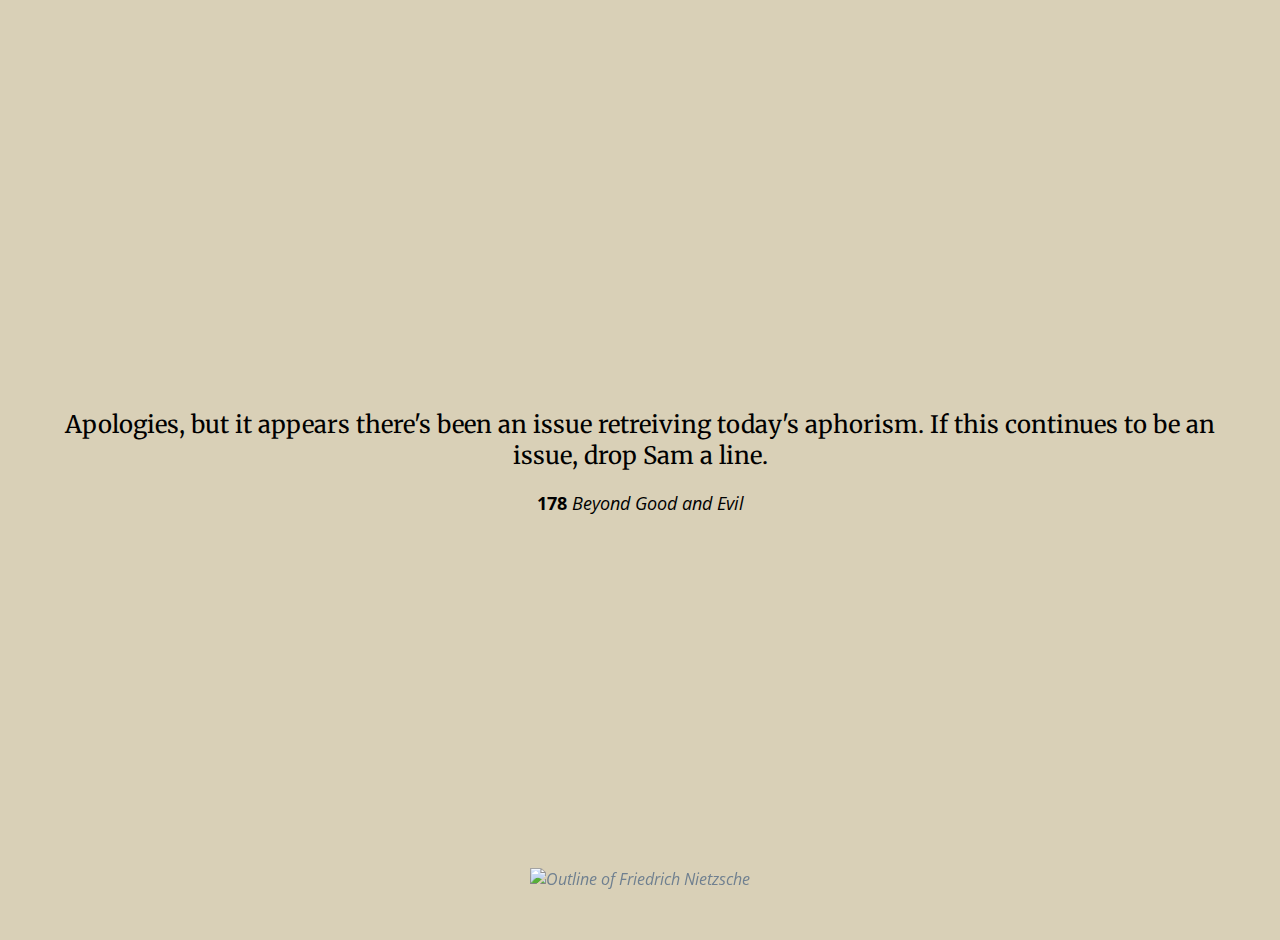
==== website/index.html @ fa8900bf "initial fe implementation. thanks claude for the help" ====
<!DOCTYPE html>
<html>
<head>
  <meta charset="UTF-8">
  <meta name="viewport" content="width=device-width, initial-scale=1.0">
  <title>Aphorism a Day</title>
  <link rel="icon" type="image/png" href="icon.png">

  <!-- fonts -->
  <link rel="preconnect" href="https://fonts.googleapis.com">
  <link rel="preconnect" href="https://fonts.gstatic.com" crossorigin>
  <link href="https://fonts.googleapis.com/css2?family=Merriweather:wght@300;400;700&family=Open+Sans:ital,wght@0,300..800;1,300..800&display=swap" rel="stylesheet">

  <link rel="stylesheet" href="styles.css">
</head>
<body>
  <div class="container">
    <blockquote class="aphorism">
    </blockquote>
    <div class="meta">
      <span class="number"></span>
      <cite class="work"><a class="work-link"></a></cite>
    </div>
  </div>
  <nav class="navbar">
    <a href="about.html" class="nav-link"><img src="logo.svg", alt="Outline of Friedrich Nietzsche"/></a>
  </nav>
  <script src="aphorism-provider.js"></script>
</body>
</html>
---- website/styles.css ----
body {
    background-color: #d9d0b7;
    color: #000000;
    font-family: 'Open Sans', sans-serif;
    margin: 0;
    padding: 0;
  }
  
  body a {
    text-decoration: none;
    font-style: italic; 
    color: slategray
  }

  body a :visited {
    color: lightgray;
  }
  .container {
    display: flex;
    flex-direction: column;
    justify-content: center;
    align-items: center;
    min-height: 100vh;
    text-align: center;
    padding: 20px;
  }
  
  .aphorism {
    font-size: 24px;
    margin-bottom: 20px;
    font-family: 'Merriweather', serif;
  }
  
  .meta {
    font-size: 18px;
    font-family: 'Open Sans', sans-serif;
    margin-bottom: 40px;
  }
  
  .number {
    font-weight: bold;
  }
  
  .work {
    font-style: italic;
  }
  
  .navbar {
    position: fixed;
    bottom: 0;
    left: 0;
    right: 0;
    padding: 10px;
    text-align: center;
  }
 
  .nav-link img {
    height: 30px;
    width: auto;
    text-decoration: none;
    transition: color 0.3s ease;
  }
  
  .nav-link img:hover {
    filter: grayscale(20)
  }
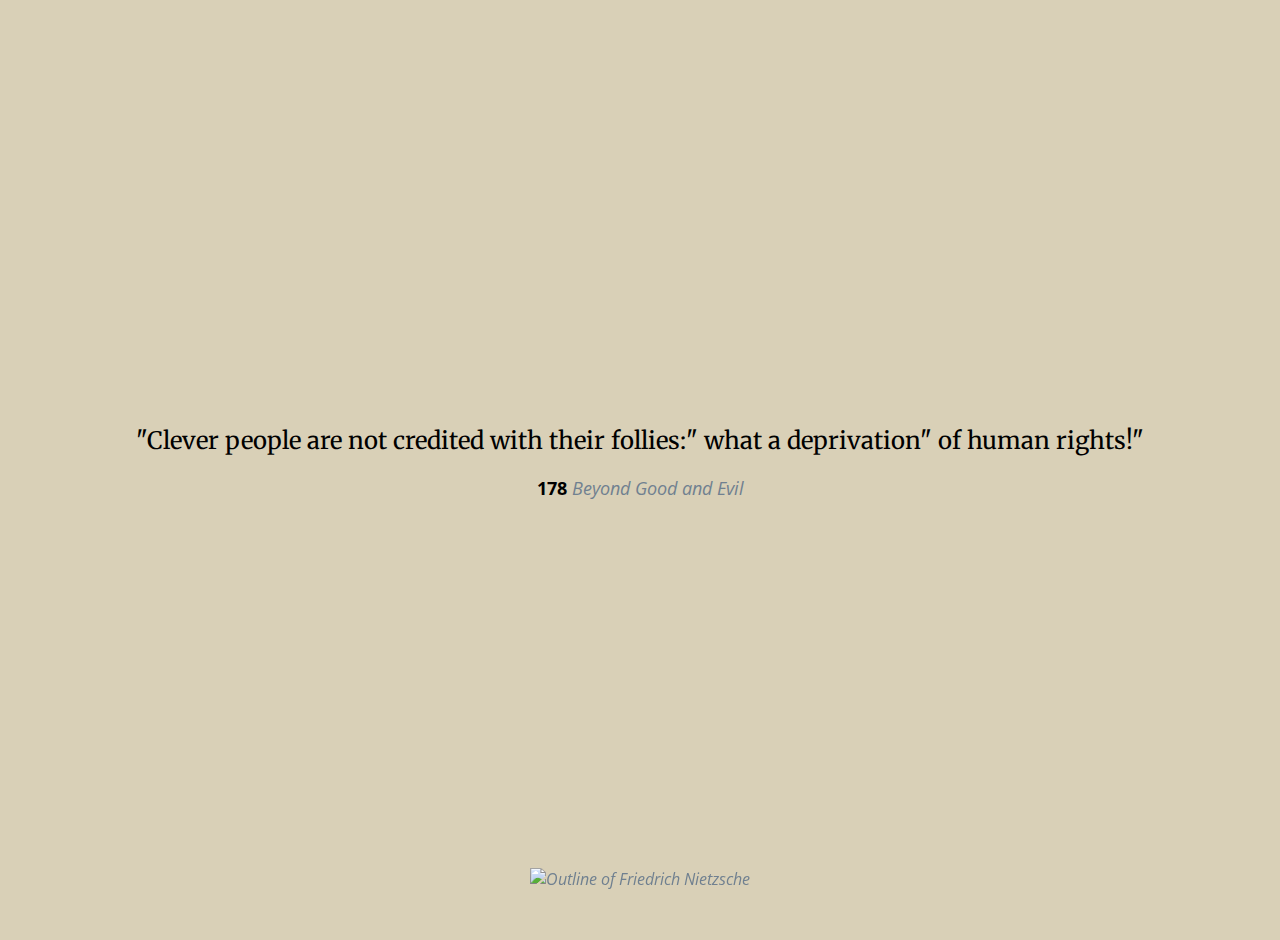
==== commit 33d2e3f9: "load all of good and evil into the db" ====
--- a/website/index.html
+++ b/website/index.html
@@ -19,7 +19,7 @@
     </blockquote>
     <div class="meta">
       <span class="number"></span>
-      <cite class="work"><a class="work-link"></a></cite>
+      <a class="work-link"><cite class="work"></cite></a>
     </div>
   </div>
   <nav class="navbar">
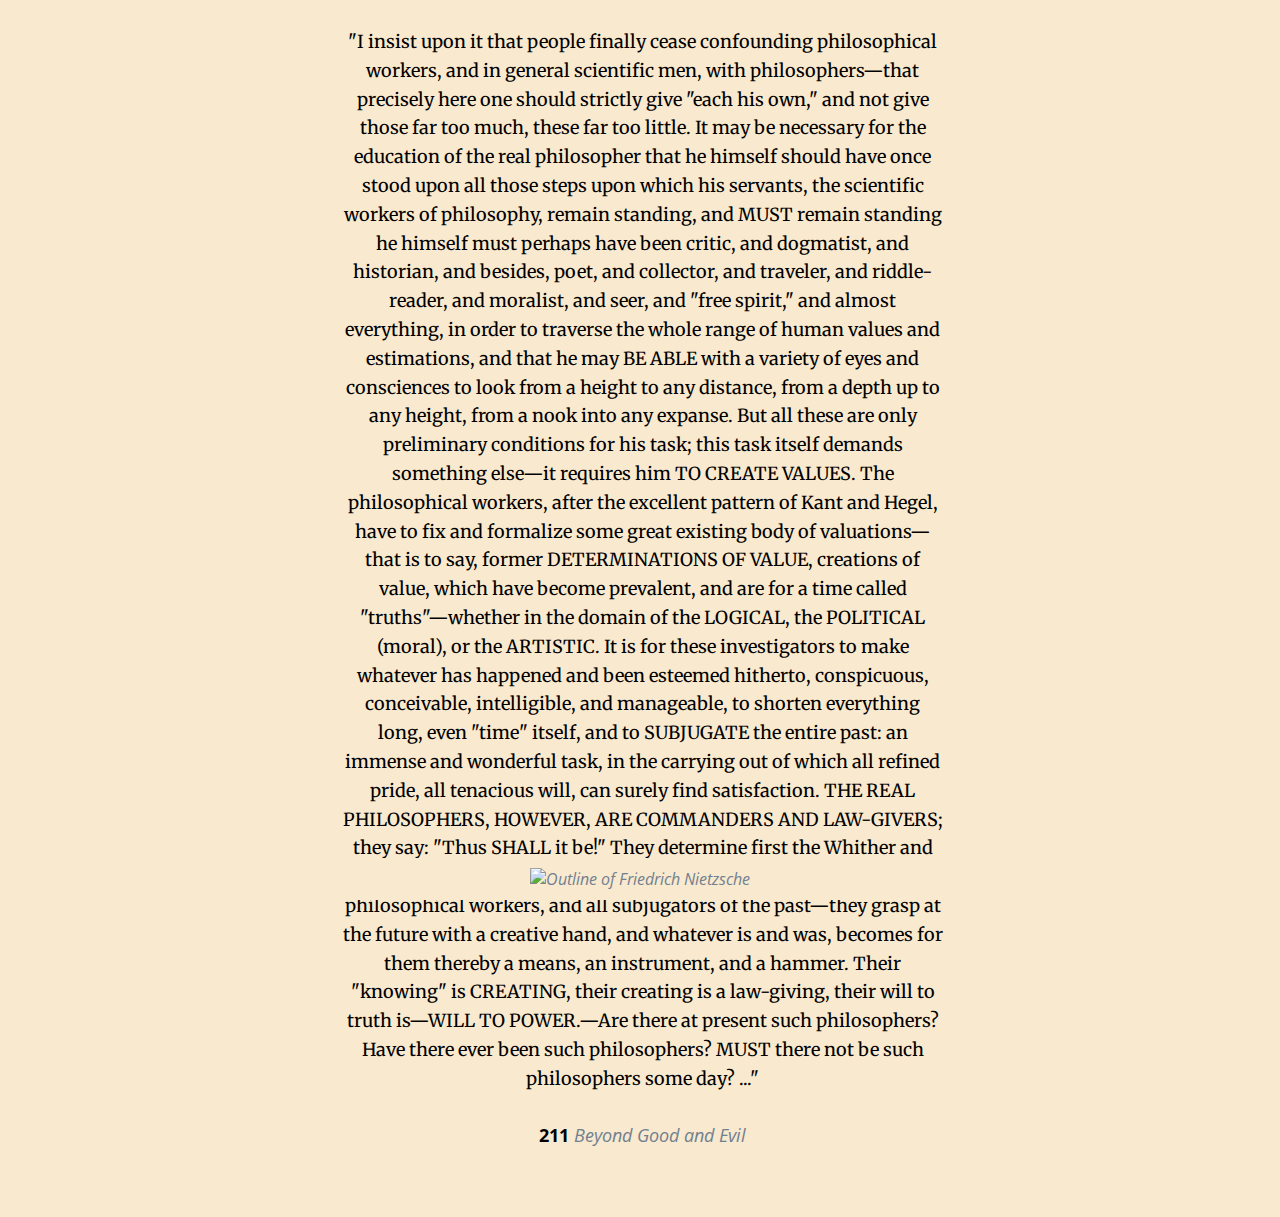
==== commit 20518db9: "css changes; applied formatters" ====
--- a/website/index.html
+++ b/website/index.html
@@ -1,30 +1,34 @@
 <!DOCTYPE html>
 <html>
-<head>
-  <meta charset="UTF-8">
-  <meta name="viewport" content="width=device-width, initial-scale=1.0">
-  <title>Aphorism a Day</title>
-  <link rel="icon" type="image/png" href="icon.png">
+  <head>
+    <meta charset="UTF-8" />
+    <meta name="viewport" content="width=device-width, initial-scale=1.0" />
+    <title>Aphorism a Day</title>
+    <link rel="icon" type="image/png" href="icon.png" />
 
-  <!-- fonts -->
-  <link rel="preconnect" href="https://fonts.googleapis.com">
-  <link rel="preconnect" href="https://fonts.gstatic.com" crossorigin>
-  <link href="https://fonts.googleapis.com/css2?family=Merriweather:wght@300;400;700&family=Open+Sans:ital,wght@0,300..800;1,300..800&display=swap" rel="stylesheet">
+    <!-- fonts -->
+    <link rel="preconnect" href="https://fonts.googleapis.com" />
+    <link rel="preconnect" href="https://fonts.gstatic.com" crossorigin />
+    <link
+      href="https://fonts.googleapis.com/css2?family=Merriweather:wght@300;400;700&family=Open+Sans:ital,wght@0,300..800;1,300..800&display=swap"
+      rel="stylesheet"
+    />
 
-  <link rel="stylesheet" href="styles.css">
-</head>
-<body>
-  <div class="container">
-    <blockquote class="aphorism">
-    </blockquote>
-    <div class="meta">
-      <span class="number"></span>
-      <a class="work-link"><cite class="work"></cite></a>
+    <link rel="stylesheet" href="styles.css" />
+  </head>
+  <body>
+    <div class="container">
+      <blockquote class="aphorism"></blockquote>
+      <div class="meta">
+        <span class="number"></span>
+        <a class="work-link"><cite class="work"></cite></a>
+      </div>
     </div>
-  </div>
-  <nav class="navbar">
-    <a href="about.html" class="nav-link"><img src="logo.svg", alt="Outline of Friedrich Nietzsche"/></a>
-  </nav>
-  <script src="aphorism-provider.js"></script>
-</body>
-</html>+    <nav class="navbar">
+      <a href="about.html" class="nav-link"
+        ><img src="logo.svg" , alt="Outline of Friedrich Nietzsche"
+      /></a>
+    </nav>
+    <script src="aphorism-provider.js"></script>
+  </body>
+</html>
--- a/website/styles.css
+++ b/website/styles.css
@@ -1,10 +1,14 @@
+:root {
+  --background-color: rgb(249, 233, 206)
+}
 body {
-    background-color: #d9d0b7;
+    background-color: var(--background-color);
     color: #000000;
     font-family: 'Open Sans', sans-serif;
+    min-height: 100vh;
     margin: 0;
     padding: 0;
-  }
+    }
   
   body a {
     text-decoration: none;
@@ -22,19 +26,23 @@
     align-items: center;
     min-height: 100vh;
     text-align: center;
-    padding: 20px;
+    padding: 10px;
+    margin-left: 5px;
   }
   
   .aphorism {
-    font-size: 24px;
+    font-size: 18px;
+    line-height: 1.6;
     margin-bottom: 20px;
+    max-width: 50ch;
     font-family: 'Merriweather', serif;
   }
   
   .meta {
     font-size: 18px;
     font-family: 'Open Sans', sans-serif;
-    margin-bottom: 40px;
+    margin-top: 10px;
+    margin-bottom: 60px;
   }
   
   .number {
@@ -52,6 +60,7 @@
     right: 0;
     padding: 10px;
     text-align: center;
+    background-color: var(--background-color);
   }
  
   .nav-link img {
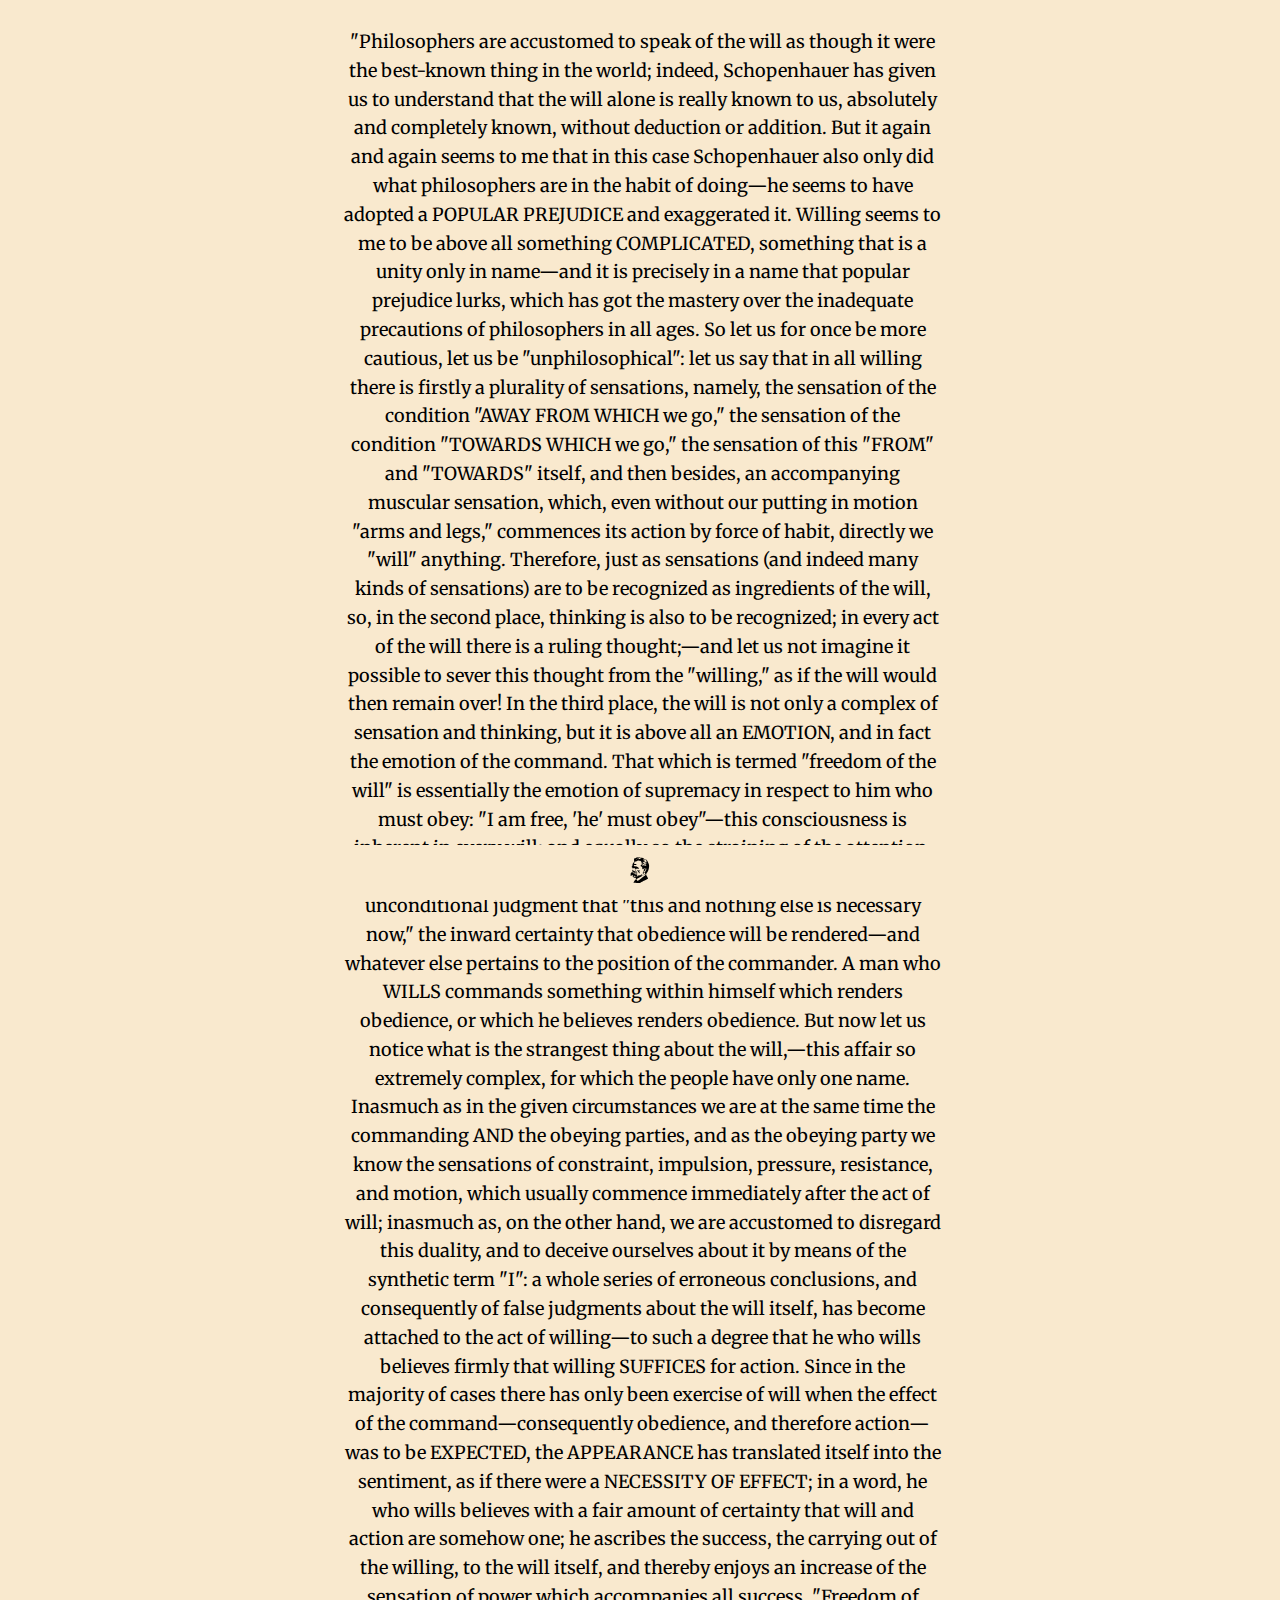
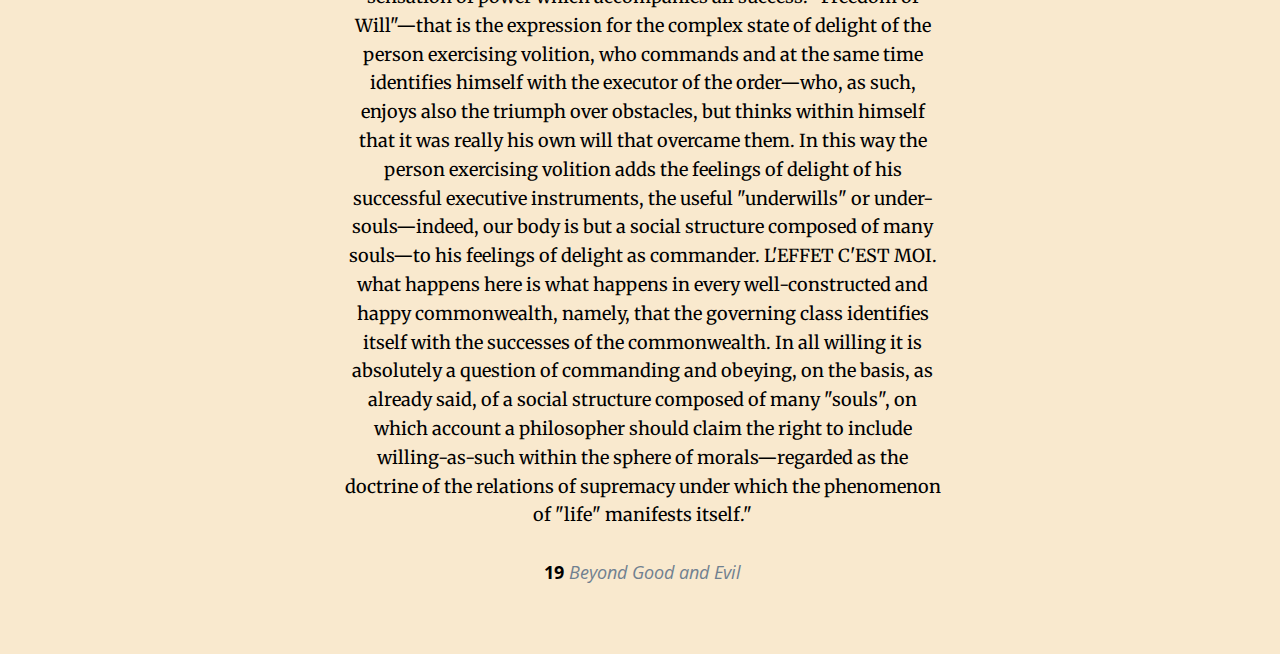
==== commit b8e08213: "add SEO metadata" ====
--- a/website/index.html
+++ b/website/index.html
@@ -5,6 +5,21 @@
     <meta name="viewport" content="width=device-width, initial-scale=1.0" />
     <title>Aphorism a Day</title>
     <link rel="icon" type="image/png" href="icon.png" />
+
+    <!-- SEO Information -->
+    <link rel="canonical" href="https://glitch-hello-website.glitch.me/" />
+    <meta
+      name="description"
+      content="Find an aphorism of Nietszche's here, refreshed daily."
+    />
+    <meta name="robots" content="index,follow" />
+    <meta property="og:title" content="Aphorism a Day" />
+    <meta property="og:type" content="website" />
+    <meta property="og:url" content="https://aphorismaday.com" />
+    <meta
+      property="og:description"
+      content="A simple website, built with Glitch. Remix it to get your own."
+    />
 
     <!-- fonts -->
     <link rel="preconnect" href="https://fonts.googleapis.com" />
